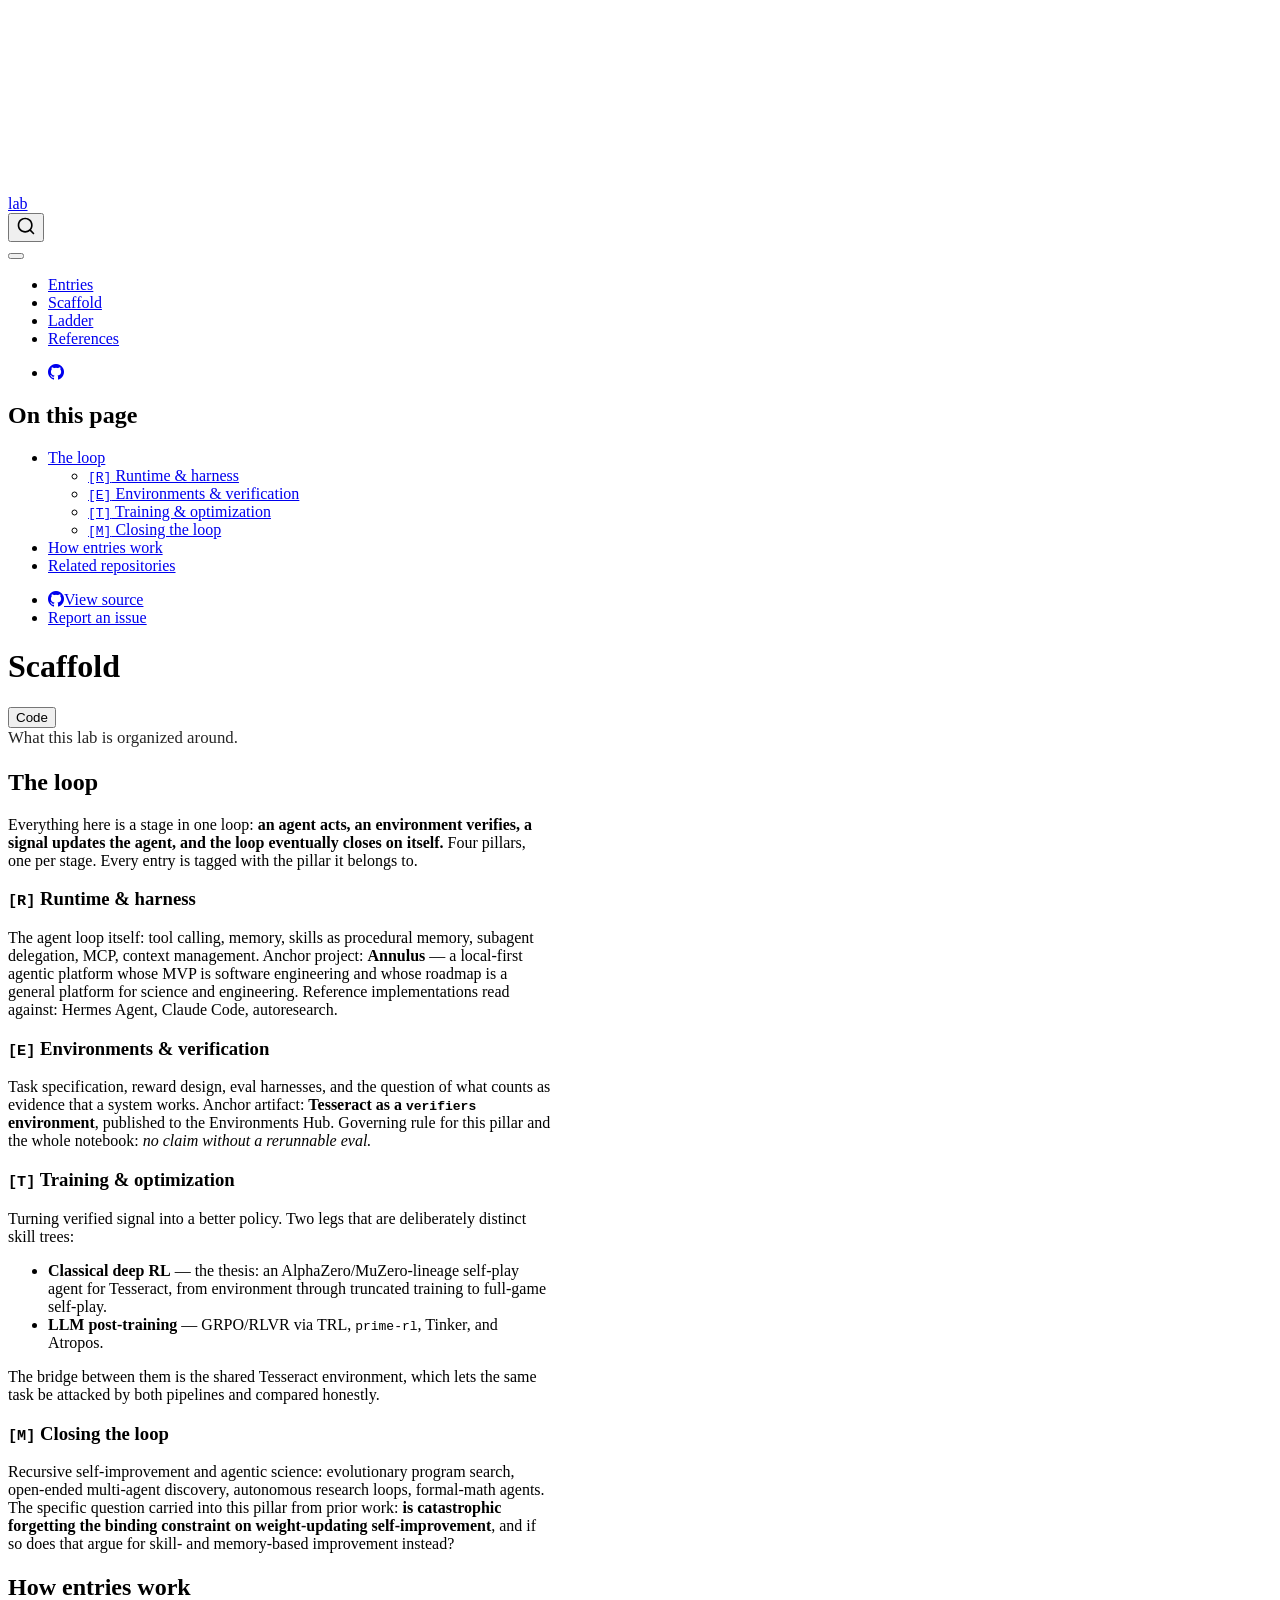
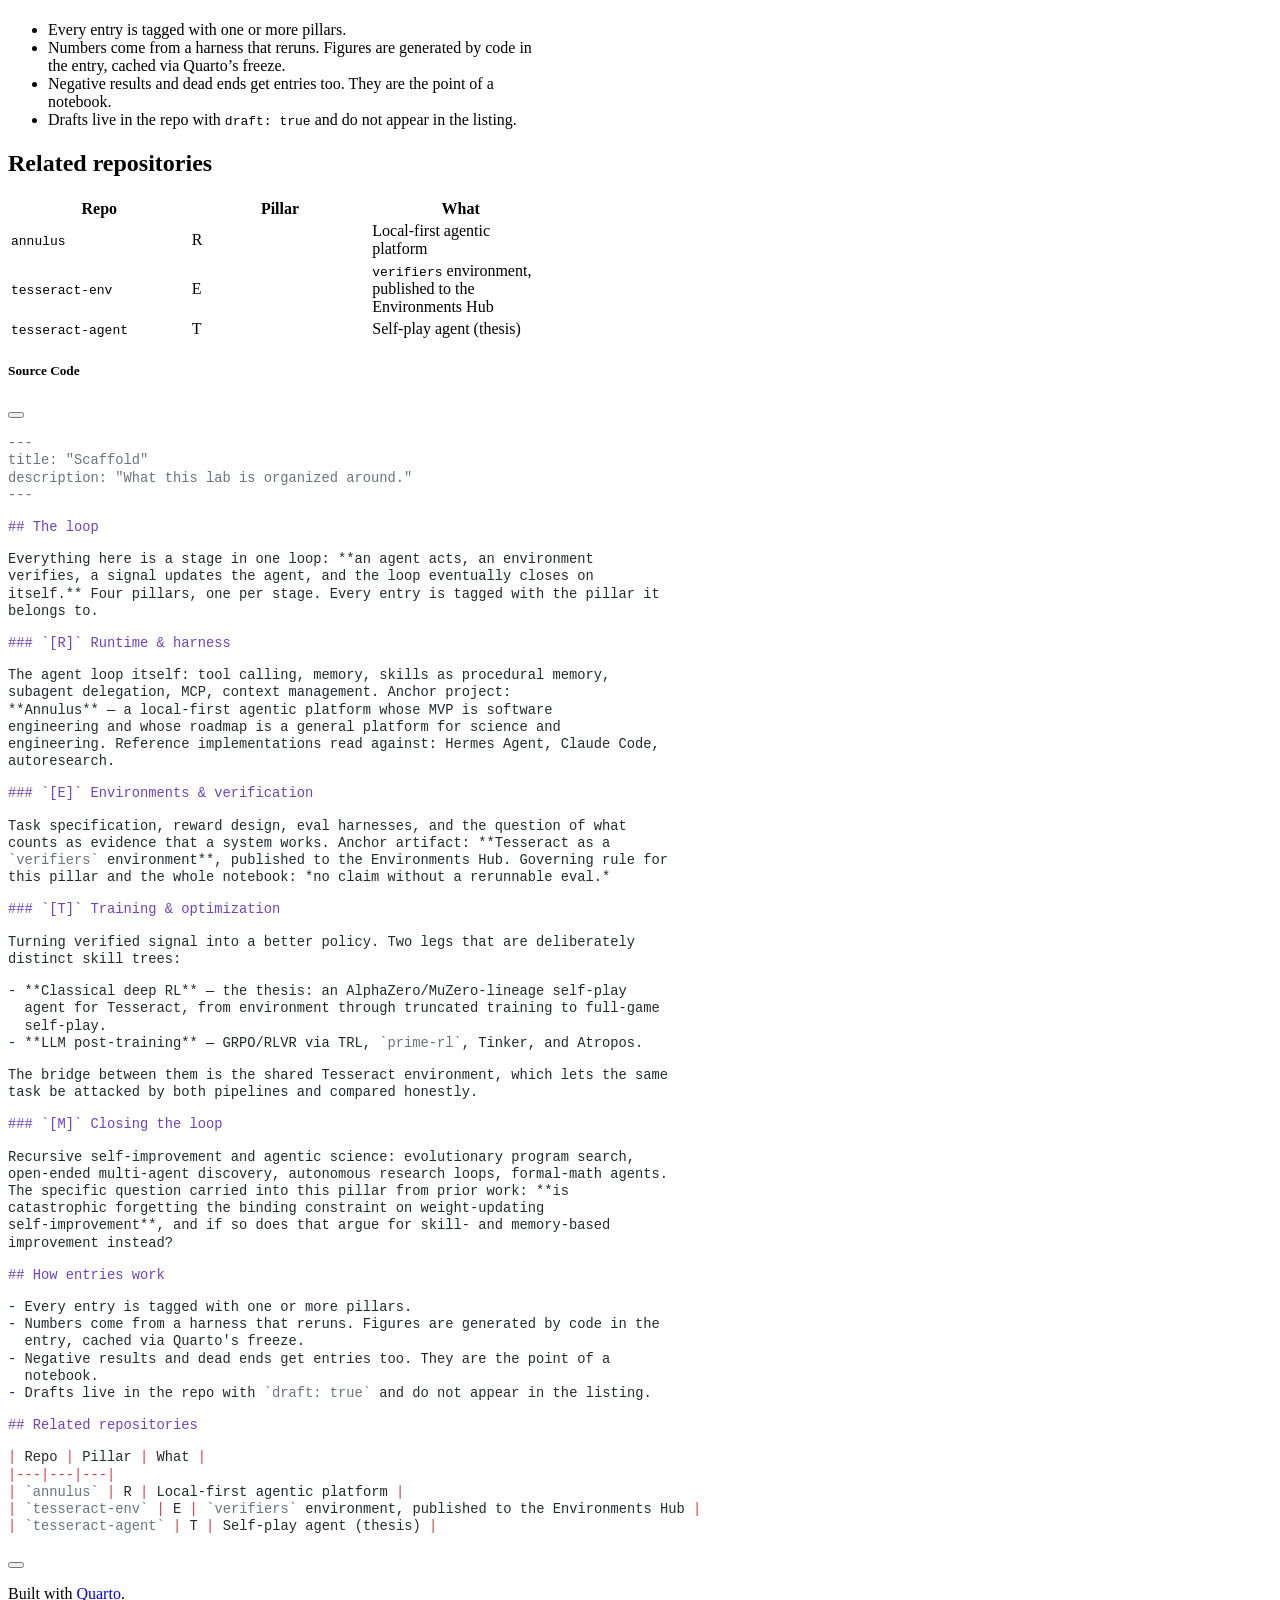
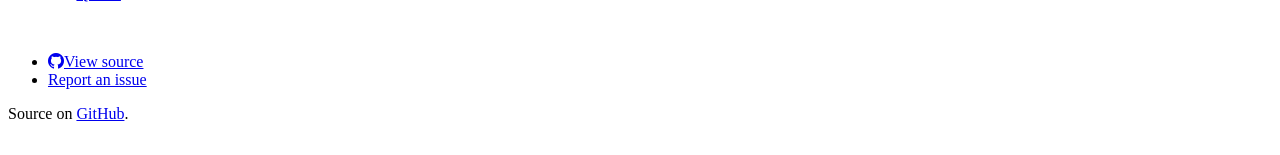
==== about.html @ e1e7bf0a "Built site for gh-pages" ====
<!DOCTYPE html>
<html xmlns="http://www.w3.org/1999/xhtml" lang="en" xml:lang="en"><head>

<meta charset="utf-8">
<meta name="generator" content="quarto-1.9.38">

<meta name="viewport" content="width=device-width, initial-scale=1.0, user-scalable=yes">

<meta name="description" content="What this lab is organized around.">

<title>Scaffold – lab</title>
<style>
/* Default styles provided by pandoc.
** See https://pandoc.org/MANUAL.html#variables-for-html for config info.
*/
code{white-space: pre-wrap;}
span.smallcaps{font-variant: small-caps;}
div.columns{display: flex; gap: min(4vw, 1.5em);}
div.column{flex: auto; overflow-x: auto;}
div.hanging-indent{margin-left: 1.5em; text-indent: -1.5em;}
ul.task-list{list-style: none;}
ul.task-list li input[type="checkbox"] {
  width: 0.8em;
  margin: 0 0.8em 0.2em -1em; /* quarto-specific, see https://github.com/quarto-dev/quarto-cli/issues/4556 */ 
  vertical-align: middle;
}
/* CSS for syntax highlighting */
html { -webkit-text-size-adjust: 100%; }
pre > code.sourceCode { white-space: pre; position: relative; }
pre > code.sourceCode > span { display: inline-block; line-height: 1.25; }
pre > code.sourceCode > span:empty { height: 1.2em; }
.sourceCode { overflow: visible; }
code.sourceCode > span { color: inherit; text-decoration: inherit; }
div.sourceCode { margin: 1em 0; }
pre.sourceCode { margin: 0; }
@media screen {
div.sourceCode { overflow: auto; }
}
@media print {
pre > code.sourceCode { white-space: pre-wrap; }
pre > code.sourceCode > span { text-indent: -5em; padding-left: 5em; }
}
pre.numberSource code
  { counter-reset: source-line 0; }
pre.numberSource code > span
  { position: relative; left: -4em; counter-increment: source-line; }
pre.numberSource code > span > a:first-child::before
  { content: counter(source-line);
    position: relative; left: -1em; text-align: right; vertical-align: baseline;
    border: none; display: inline-block;
    -webkit-touch-callout: none; -webkit-user-select: none;
    -khtml-user-select: none; -moz-user-select: none;
    -ms-user-select: none; user-select: none;
    padding: 0 4px; width: 4em;
  }
pre.numberSource { margin-left: 3em;  padding-left: 4px; }
div.sourceCode
  {   }
@media screen {
pre > code.sourceCode > span > a:first-child::before { text-decoration: underline; }
}
</style>


<script src="site_libs/quarto-nav/quarto-nav.js"></script>
<script src="site_libs/quarto-nav/headroom.min.js"></script>
<script src="site_libs/clipboard/clipboard.min.js"></script>
<script src="site_libs/quarto-search/autocomplete.umd.js"></script>
<script src="site_libs/quarto-search/fuse.min.js"></script>
<script src="site_libs/quarto-search/quarto-search.js"></script>
<meta name="quarto:offset" content="./">
<script src="site_libs/quarto-html/quarto.js" type="module"></script>
<script src="site_libs/quarto-html/tabsets/tabsets.js" type="module"></script>
<script src="site_libs/quarto-html/popper.min.js"></script>
<script src="site_libs/quarto-html/tippy.umd.min.js"></script>
<script src="site_libs/quarto-html/anchor.min.js"></script>
<link href="site_libs/quarto-html/tippy.css" rel="stylesheet">
<link href="site_libs/quarto-html/quarto-syntax-highlighting-de63f62b328812d8e578a4d74e282472.css" rel="stylesheet" class="quarto-color-scheme" id="quarto-text-highlighting-styles">
<link href="site_libs/quarto-html/quarto-syntax-highlighting-dark-6b6957c917596b414ec0b78690761e87.css" rel="stylesheet" class="quarto-color-scheme quarto-color-alternate" id="quarto-text-highlighting-styles">
<link href="site_libs/quarto-html/quarto-syntax-highlighting-de63f62b328812d8e578a4d74e282472.css" rel="stylesheet" class="quarto-color-scheme-extra" id="quarto-text-highlighting-styles">
<script src="site_libs/bootstrap/bootstrap.min.js"></script>
<link href="site_libs/bootstrap/bootstrap-icons.css" rel="stylesheet">
<link href="site_libs/bootstrap/bootstrap-09bcd2438ddda8166a810b4ec224e0a2.min.css" rel="stylesheet" append-hash="true" class="quarto-color-scheme" id="quarto-bootstrap" data-mode="light">
<link href="site_libs/bootstrap/bootstrap-dark-4ee3db49c2535a8f187f0d04f590a1ac.min.css" rel="stylesheet" append-hash="true" class="quarto-color-scheme quarto-color-alternate" id="quarto-bootstrap" data-mode="dark">
<link href="site_libs/bootstrap/bootstrap-09bcd2438ddda8166a810b4ec224e0a2.min.css" rel="stylesheet" append-hash="true" class="quarto-color-scheme-extra" id="quarto-bootstrap" data-mode="light">
<script id="quarto-search-options" type="application/json">{
  "location": "navbar",
  "copy-button": false,
  "collapse-after": 3,
  "panel-placement": "end",
  "type": "overlay",
  "limit": 50,
  "keyboard-shortcut": [
    "f",
    "/",
    "s"
  ],
  "show-item-context": false,
  "language": {
    "search-no-results-text": "No results",
    "search-matching-documents-text": "matching documents",
    "search-copy-link-title": "Copy link to search",
    "search-hide-matches-text": "Hide additional matches",
    "search-more-match-text": "more match in this document",
    "search-more-matches-text": "more matches in this document",
    "search-clear-button-title": "Clear",
    "search-text-placeholder": "",
    "search-detached-cancel-button-title": "Cancel",
    "search-submit-button-title": "Submit",
    "search-label": "Search"
  }
}</script>


<link rel="stylesheet" href="styles.css">
<meta property="og:title" content="Scaffold – lab">
<meta property="og:description" content="What this lab is organized around.">
<meta property="og:site_name" content="lab">
<meta name="twitter:title" content="Scaffold – lab">
<meta name="twitter:description" content="What this lab is organized around.">
<meta name="twitter:card" content="summary">
</head>

<body class="nav-fixed quarto-light"><script id="quarto-html-before-body" type="application/javascript">
    const toggleBodyColorMode = (bsSheetEl) => {
      const mode = bsSheetEl.getAttribute("data-mode");
      const bodyEl = window.document.querySelector("body");
      if (mode === "dark") {
        bodyEl.classList.add("quarto-dark");
        bodyEl.classList.remove("quarto-light");
      } else {
        bodyEl.classList.add("quarto-light");
        bodyEl.classList.remove("quarto-dark");
      }
    }
    const toggleBodyColorPrimary = () => {
      const bsSheetEl = window.document.querySelector("link#quarto-bootstrap:not([rel=disabled-stylesheet])");
      if (bsSheetEl) {
        toggleBodyColorMode(bsSheetEl);
      }
    }
    const setColorSchemeToggle = (alternate) => {
      const toggles = window.document.querySelectorAll('.quarto-color-scheme-toggle');
      for (let i=0; i < toggles.length; i++) {
        const toggle = toggles[i];
        if (toggle) {
          if (alternate) {
            toggle.classList.add("alternate");
          } else {
            toggle.classList.remove("alternate");
          }
        }
      }
    };
    const toggleColorMode = (alternate) => {
      // Switch the stylesheets
      const primaryStylesheets = window.document.querySelectorAll('link.quarto-color-scheme:not(.quarto-color-alternate)');
      const alternateStylesheets = window.document.querySelectorAll('link.quarto-color-scheme.quarto-color-alternate');
      manageTransitions('#quarto-margin-sidebar .nav-link', false);
      if (alternate) {
        // note: dark is layered on light, we don't disable primary!
        enableStylesheet(alternateStylesheets);
        for (const sheetNode of alternateStylesheets) {
          if (sheetNode.id === "quarto-bootstrap") {
            toggleBodyColorMode(sheetNode);
          }
        }
      } else {
        disableStylesheet(alternateStylesheets);
        enableStylesheet(primaryStylesheets)
        toggleBodyColorPrimary();
      }
      manageTransitions('#quarto-margin-sidebar .nav-link', true);
      // Switch the toggles
      setColorSchemeToggle(alternate)
      // Hack to workaround the fact that safari doesn't
      // properly recolor the scrollbar when toggling (#1455)
      if (navigator.userAgent.indexOf('Safari') > 0 && navigator.userAgent.indexOf('Chrome') == -1) {
        manageTransitions("body", false);
        window.scrollTo(0, 1);
        setTimeout(() => {
          window.scrollTo(0, 0);
          manageTransitions("body", true);
        }, 40);
      }
    }
    const disableStylesheet = (stylesheets) => {
      for (let i=0; i < stylesheets.length; i++) {
        const stylesheet = stylesheets[i];
        stylesheet.rel = 'disabled-stylesheet';
      }
    }
    const enableStylesheet = (stylesheets) => {
      for (let i=0; i < stylesheets.length; i++) {
        const stylesheet = stylesheets[i];
        if(stylesheet.rel !== 'stylesheet') { // for Chrome, which will still FOUC without this check
          stylesheet.rel = 'stylesheet';
        }
      }
    }
    const manageTransitions = (selector, allowTransitions) => {
      const els = window.document.querySelectorAll(selector);
      for (let i=0; i < els.length; i++) {
        const el = els[i];
        if (allowTransitions) {
          el.classList.remove('notransition');
        } else {
          el.classList.add('notransition');
        }
      }
    }
    const isFileUrl = () => {
      return window.location.protocol === 'file:';
    }
    const hasAlternateSentinel = () => {
      let styleSentinel = getColorSchemeSentinel();
      if (styleSentinel !== null) {
        return styleSentinel === "alternate";
      } else {
        return false;
      }
    }
    const setStyleSentinel = (alternate) => {
      const value = alternate ? "alternate" : "default";
      if (!isFileUrl()) {
        window.localStorage.setItem("quarto-color-scheme", value);
      } else {
        localAlternateSentinel = value;
      }
    }
    const getColorSchemeSentinel = () => {
      if (!isFileUrl()) {
        const storageValue = window.localStorage.getItem("quarto-color-scheme");
        return storageValue != null ? storageValue : localAlternateSentinel;
      } else {
        return localAlternateSentinel;
      }
    }
    const toggleGiscusIfUsed = (isAlternate, darkModeDefault) => {
      const baseTheme = document.querySelector('#giscus-base-theme')?.value ?? 'light';
      const alternateTheme = document.querySelector('#giscus-alt-theme')?.value ?? 'dark';
      let newTheme = '';
      if(authorPrefersDark) {
        newTheme = isAlternate ? baseTheme : alternateTheme;
      } else {
        newTheme = isAlternate ? alternateTheme : baseTheme;
      }
      const changeGiscusTheme = () => {
        // From: https://github.com/giscus/giscus/issues/336
        const sendMessage = (message) => {
          const iframe = document.querySelector('iframe.giscus-frame');
          if (!iframe) return;
          iframe.contentWindow.postMessage({ giscus: message }, 'https://giscus.app');
        }
        sendMessage({
          setConfig: {
            theme: newTheme
          }
        });
      }
      const isGiscussLoaded = window.document.querySelector('iframe.giscus-frame') !== null;
      if (isGiscussLoaded) {
        changeGiscusTheme();
      }
    };
    const authorPrefersDark = false;
    const darkModeDefault = authorPrefersDark;
      document.querySelector('link#quarto-text-highlighting-styles.quarto-color-scheme-extra').rel = 'disabled-stylesheet';
      document.querySelector('link#quarto-bootstrap.quarto-color-scheme-extra').rel = 'disabled-stylesheet';
    let localAlternateSentinel = darkModeDefault ? 'alternate' : 'default';
    // Dark / light mode switch
    window.quartoToggleColorScheme = () => {
      // Read the current dark / light value
      let toAlternate = !hasAlternateSentinel();
      toggleColorMode(toAlternate);
      setStyleSentinel(toAlternate);
      toggleGiscusIfUsed(toAlternate, darkModeDefault);
      window.dispatchEvent(new Event('resize'));
    };
    // Switch to dark mode if need be
    if (hasAlternateSentinel()) {
      toggleColorMode(true);
    } else {
      toggleColorMode(false);
    }
  </script>

<div id="quarto-search-results"></div>
  <header id="quarto-header" class="headroom fixed-top">
    <nav class="navbar navbar-expand-lg " data-bs-theme="dark">
      <div class="navbar-container container-fluid">
      <div class="navbar-brand-container mx-auto">
    <a class="navbar-brand" href="./index.html">
    <span class="navbar-title">lab</span>
    </a>
  </div>
            <div id="quarto-search" class="" title="Search"></div>
          <button class="navbar-toggler" type="button" data-bs-toggle="collapse" data-bs-target="#navbarCollapse" aria-controls="navbarCollapse" role="menu" aria-expanded="false" aria-label="Toggle navigation" onclick="if (window.quartoToggleHeadroom) { window.quartoToggleHeadroom(); }">
  <span class="navbar-toggler-icon"></span>
</button>
          <div class="collapse navbar-collapse" id="navbarCollapse">
            <ul class="navbar-nav navbar-nav-scroll me-auto">
  <li class="nav-item">
    <a class="nav-link" href="./index.html"> 
<span class="menu-text">Entries</span></a>
  </li>  
  <li class="nav-item">
    <a class="nav-link active" href="./about.html" aria-current="page"> 
<span class="menu-text">Scaffold</span></a>
  </li>  
  <li class="nav-item">
    <a class="nav-link" href="./ladder.html"> 
<span class="menu-text">Ladder</span></a>
  </li>  
  <li class="nav-item">
    <a class="nav-link" href="./references.html"> 
<span class="menu-text">References</span></a>
  </li>  
</ul>
            <ul class="navbar-nav navbar-nav-scroll ms-auto">
  <li class="nav-item compact">
    <a class="nav-link" href="https://github.com/johngrahamreynolds"> <i class="bi bi-github" role="img" aria-label="GitHub">
</i> 
<span class="menu-text"></span></a>
  </li>  
</ul>
          </div> <!-- /navcollapse -->
            <div class="quarto-navbar-tools">
  <a href="" class="quarto-color-scheme-toggle quarto-navigation-tool  px-1" onclick="window.quartoToggleColorScheme(); return false;" title="Toggle dark mode"><i class="bi"></i></a>
</div>
      </div> <!-- /container-fluid -->
    </nav>
</header>
<!-- content -->
<div id="quarto-content" class="quarto-container page-columns page-rows-contents page-layout-article page-navbar">
<!-- sidebar -->
<!-- margin-sidebar -->
    <div id="quarto-margin-sidebar" class="sidebar margin-sidebar">
        <nav id="TOC" role="doc-toc" class="toc-active">
    <h2 id="toc-title">On this page</h2>
   
  <ul>
  <li><a href="#the-loop" id="toc-the-loop" class="nav-link active" data-scroll-target="#the-loop">The loop</a>
  <ul class="collapse">
  <li><a href="#r-runtime-harness" id="toc-r-runtime-harness" class="nav-link" data-scroll-target="#r-runtime-harness"><code>[R]</code> Runtime &amp; harness</a></li>
  <li><a href="#e-environments-verification" id="toc-e-environments-verification" class="nav-link" data-scroll-target="#e-environments-verification"><code>[E]</code> Environments &amp; verification</a></li>
  <li><a href="#t-training-optimization" id="toc-t-training-optimization" class="nav-link" data-scroll-target="#t-training-optimization"><code>[T]</code> Training &amp; optimization</a></li>
  <li><a href="#m-closing-the-loop" id="toc-m-closing-the-loop" class="nav-link" data-scroll-target="#m-closing-the-loop"><code>[M]</code> Closing the loop</a></li>
  </ul></li>
  <li><a href="#how-entries-work" id="toc-how-entries-work" class="nav-link" data-scroll-target="#how-entries-work">How entries work</a></li>
  <li><a href="#related-repositories" id="toc-related-repositories" class="nav-link" data-scroll-target="#related-repositories">Related repositories</a></li>
  </ul>
<div class="toc-actions"><ul><li><a href="https://github.com/johngrahamreynolds/lab/blob/main/about.qmd" class="toc-action"><i class="bi bi-github"></i>View source</a></li><li><a href="https://github.com/johngrahamreynolds/lab/issues/new" class="toc-action"><i class="bi empty"></i>Report an issue</a></li></ul></div></nav>
    </div>
<!-- main -->
<main class="content" id="quarto-document-content">


<header id="title-block-header" class="quarto-title-block default">
<div class="quarto-title">
<div class="quarto-title-block"><div><h1 class="title">Scaffold</h1><button type="button" class="btn code-tools-button" id="quarto-code-tools-source"><i class="bi"></i> Code</button></div></div>
</div>

<div>
  <div class="description">
    What this lab is organized around.
  </div>
</div>


<div class="quarto-title-meta">

    
  
    
  </div>
  


</header>


<section id="the-loop" class="level2">
<h2 class="anchored" data-anchor-id="the-loop">The loop</h2>
<p>Everything here is a stage in one loop: <strong>an agent acts, an environment verifies, a signal updates the agent, and the loop eventually closes on itself.</strong> Four pillars, one per stage. Every entry is tagged with the pillar it belongs to.</p>
<section id="r-runtime-harness" class="level3">
<h3 class="anchored" data-anchor-id="r-runtime-harness"><code>[R]</code> Runtime &amp; harness</h3>
<p>The agent loop itself: tool calling, memory, skills as procedural memory, subagent delegation, MCP, context management. Anchor project: <strong>Annulus</strong> — a local-first agentic platform whose MVP is software engineering and whose roadmap is a general platform for science and engineering. Reference implementations read against: Hermes Agent, Claude Code, autoresearch.</p>
</section>
<section id="e-environments-verification" class="level3">
<h3 class="anchored" data-anchor-id="e-environments-verification"><code>[E]</code> Environments &amp; verification</h3>
<p>Task specification, reward design, eval harnesses, and the question of what counts as evidence that a system works. Anchor artifact: <strong>Tesseract as a <code>verifiers</code> environment</strong>, published to the Environments Hub. Governing rule for this pillar and the whole notebook: <em>no claim without a rerunnable eval.</em></p>
</section>
<section id="t-training-optimization" class="level3">
<h3 class="anchored" data-anchor-id="t-training-optimization"><code>[T]</code> Training &amp; optimization</h3>
<p>Turning verified signal into a better policy. Two legs that are deliberately distinct skill trees:</p>
<ul>
<li><strong>Classical deep RL</strong> — the thesis: an AlphaZero/MuZero-lineage self-play agent for Tesseract, from environment through truncated training to full-game self-play.</li>
<li><strong>LLM post-training</strong> — GRPO/RLVR via TRL, <code>prime-rl</code>, Tinker, and Atropos.</li>
</ul>
<p>The bridge between them is the shared Tesseract environment, which lets the same task be attacked by both pipelines and compared honestly.</p>
</section>
<section id="m-closing-the-loop" class="level3">
<h3 class="anchored" data-anchor-id="m-closing-the-loop"><code>[M]</code> Closing the loop</h3>
<p>Recursive self-improvement and agentic science: evolutionary program search, open-ended multi-agent discovery, autonomous research loops, formal-math agents. The specific question carried into this pillar from prior work: <strong>is catastrophic forgetting the binding constraint on weight-updating self-improvement</strong>, and if so does that argue for skill- and memory-based improvement instead?</p>
</section>
</section>
<section id="how-entries-work" class="level2">
<h2 class="anchored" data-anchor-id="how-entries-work">How entries work</h2>
<ul>
<li>Every entry is tagged with one or more pillars.</li>
<li>Numbers come from a harness that reruns. Figures are generated by code in the entry, cached via Quarto’s freeze.</li>
<li>Negative results and dead ends get entries too. They are the point of a notebook.</li>
<li>Drafts live in the repo with <code>draft: true</code> and do not appear in the listing.</li>
</ul>
</section>
<section id="related-repositories" class="level2">
<h2 class="anchored" data-anchor-id="related-repositories">Related repositories</h2>
<table class="caption-top table">
<colgroup>
<col style="width: 33%">
<col style="width: 33%">
<col style="width: 33%">
</colgroup>
<thead>
<tr class="header">
<th>Repo</th>
<th>Pillar</th>
<th>What</th>
</tr>
</thead>
<tbody>
<tr class="odd">
<td><code>annulus</code></td>
<td>R</td>
<td>Local-first agentic platform</td>
</tr>
<tr class="even">
<td><code>tesseract-env</code></td>
<td>E</td>
<td><code>verifiers</code> environment, published to the Environments Hub</td>
</tr>
<tr class="odd">
<td><code>tesseract-agent</code></td>
<td>T</td>
<td>Self-play agent (thesis)</td>
</tr>
</tbody>
</table>


<!-- -->

</section>

</main> <!-- /main -->
<script id="quarto-html-after-body" type="application/javascript">
  window.document.addEventListener("DOMContentLoaded", function (event) {
    // Ensure there is a toggle, if there isn't float one in the top right
    if (window.document.querySelector('.quarto-color-scheme-toggle') === null) {
      const a = window.document.createElement('a');
      a.classList.add('top-right');
      a.classList.add('quarto-color-scheme-toggle');
      a.href = "";
      a.onclick = function() { try { window.quartoToggleColorScheme(); } catch {} return false; };
      const i = window.document.createElement("i");
      i.classList.add('bi');
      a.appendChild(i);
      window.document.body.appendChild(a);
    }
    setColorSchemeToggle(hasAlternateSentinel())
    const icon = "";
    const anchorJS = new window.AnchorJS();
    anchorJS.options = {
      placement: 'right',
      icon: icon
    };
    anchorJS.add('.anchored');
    const isCodeAnnotation = (el) => {
      for (const clz of el.classList) {
        if (clz.startsWith('code-annotation-')) {                     
          return true;
        }
      }
      return false;
    }
    const onCopySuccess = function(e) {
      // button target
      const button = e.trigger;
      // don't keep focus
      button.blur();
      // flash "checked"
      button.classList.add('code-copy-button-checked');
      var currentTitle = button.getAttribute("title");
      button.setAttribute("title", "Copied!");
      let tooltip;
      if (window.bootstrap) {
        button.setAttribute("data-bs-toggle", "tooltip");
        button.setAttribute("data-bs-placement", "left");
        button.setAttribute("data-bs-title", "Copied!");
        tooltip = new bootstrap.Tooltip(button, 
          { trigger: "manual", 
            customClass: "code-copy-button-tooltip",
            offset: [0, -8]});
        tooltip.show();    
      }
      setTimeout(function() {
        if (tooltip) {
          tooltip.hide();
          button.removeAttribute("data-bs-title");
          button.removeAttribute("data-bs-toggle");
          button.removeAttribute("data-bs-placement");
        }
        button.setAttribute("title", currentTitle);
        button.classList.remove('code-copy-button-checked');
      }, 1000);
      // clear code selection
      e.clearSelection();
    }
    const getTextToCopy = function(trigger) {
      const outerScaffold = trigger.parentElement.cloneNode(true);
      const codeEl = outerScaffold.querySelector('code');
      for (const childEl of codeEl.children) {
        if (isCodeAnnotation(childEl)) {
          childEl.remove();
        }
      }
      return codeEl.innerText;
    }
    const clipboard = new window.ClipboardJS('.code-copy-button:not([data-in-quarto-modal])', {
      text: getTextToCopy
    });
    clipboard.on('success', onCopySuccess);
    if (window.document.getElementById('quarto-embedded-source-code-modal')) {
      const clipboardModal = new window.ClipboardJS('.code-copy-button[data-in-quarto-modal]', {
        text: getTextToCopy,
        container: window.document.getElementById('quarto-embedded-source-code-modal')
      });
      clipboardModal.on('success', onCopySuccess);
    }
    const viewSource = window.document.getElementById('quarto-view-source') ||
                       window.document.getElementById('quarto-code-tools-source');
    if (viewSource) {
      const sourceUrl = viewSource.getAttribute("data-quarto-source-url");
      viewSource.addEventListener("click", function(e) {
        if (sourceUrl) {
          // rstudio viewer pane
          if (/\bcapabilities=\b/.test(window.location)) {
            window.open(sourceUrl);
          } else {
            window.location.href = sourceUrl;
          }
        } else {
          const modal = new bootstrap.Modal(document.getElementById('quarto-embedded-source-code-modal'));
          modal.show();
        }
        return false;
      });
    }
    function toggleCodeHandler(show) {
      return function(e) {
        const detailsSrc = window.document.querySelectorAll(".cell > details > .sourceCode");
        for (let i=0; i<detailsSrc.length; i++) {
          const details = detailsSrc[i].parentElement;
          if (show) {
            details.open = true;
          } else {
            details.removeAttribute("open");
          }
        }
        const cellCodeDivs = window.document.querySelectorAll(".cell > .sourceCode");
        const fromCls = show ? "hidden" : "unhidden";
        const toCls = show ? "unhidden" : "hidden";
        for (let i=0; i<cellCodeDivs.length; i++) {
          const codeDiv = cellCodeDivs[i];
          if (codeDiv.classList.contains(fromCls)) {
            codeDiv.classList.remove(fromCls);
            codeDiv.classList.add(toCls);
          } 
        }
        return false;
      }
    }
    const hideAllCode = window.document.getElementById("quarto-hide-all-code");
    if (hideAllCode) {
      hideAllCode.addEventListener("click", toggleCodeHandler(false));
    }
    const showAllCode = window.document.getElementById("quarto-show-all-code");
    if (showAllCode) {
      showAllCode.addEventListener("click", toggleCodeHandler(true));
    }
      var localhostRegex = new RegExp(/^(?:http|https):\/\/localhost\:?[0-9]*\//);
      var mailtoRegex = new RegExp(/^mailto:/);
        var filterRegex = new RegExp("https:\/\/johngrahamreynolds\.github\.io\/lab");
      var isInternal = (href) => {
          return filterRegex.test(href) || localhostRegex.test(href) || mailtoRegex.test(href);
      }
      // Inspect non-navigation links and adorn them if external
     var links = window.document.querySelectorAll('a[href]:not(.nav-link):not(.navbar-brand):not(.toc-action):not(.sidebar-link):not(.sidebar-item-toggle):not(.pagination-link):not(.no-external):not([aria-hidden]):not(.dropdown-item):not(.quarto-navigation-tool):not(.about-link)');
      for (var i=0; i<links.length; i++) {
        const link = links[i];
        if (!isInternal(link.href)) {
          // undo the damage that might have been done by quarto-nav.js in the case of
          // links that we want to consider external
          if (link.dataset.originalHref !== undefined) {
            link.href = link.dataset.originalHref;
          }
            // target, if specified
            link.setAttribute("target", "_blank");
            if (link.getAttribute("rel") === null) {
              link.setAttribute("rel", "noopener");
            }
        }
      }
    function tippyHover(el, contentFn, onTriggerFn, onUntriggerFn) {
      const config = {
        allowHTML: true,
        maxWidth: 500,
        delay: 100,
        arrow: false,
        appendTo: function(el) {
            return el.parentElement;
        },
        interactive: true,
        interactiveBorder: 10,
        theme: 'quarto',
        placement: 'bottom-start',
      };
      if (contentFn) {
        config.content = contentFn;
      }
      if (onTriggerFn) {
        config.onTrigger = onTriggerFn;
      }
      if (onUntriggerFn) {
        config.onUntrigger = onUntriggerFn;
      }
      window.tippy(el, config); 
    }
    const noterefs = window.document.querySelectorAll('a[role="doc-noteref"]');
    for (var i=0; i<noterefs.length; i++) {
      const ref = noterefs[i];
      tippyHover(ref, function() {
        // use id or data attribute instead here
        let href = ref.getAttribute('data-footnote-href') || ref.getAttribute('href');
        try { href = new URL(href).hash; } catch {}
        const id = href.replace(/^#\/?/, "");
        const note = window.document.getElementById(id);
        if (note) {
          return note.innerHTML;
        } else {
          return "";
        }
      });
    }
    const xrefs = window.document.querySelectorAll('a.quarto-xref');
    const processXRef = (id, note) => {
      // Strip column container classes
      const stripColumnClz = (el) => {
        el.classList.remove("page-full", "page-columns");
        if (el.children) {
          for (const child of el.children) {
            stripColumnClz(child);
          }
        }
      }
      stripColumnClz(note)
      if (id === null || id.startsWith('sec-')) {
        // Special case sections, only their first couple elements
        const container = document.createElement("div");
        if (note.children && note.children.length > 2) {
          container.appendChild(note.children[0].cloneNode(true));
          for (let i = 1; i < note.children.length; i++) {
            const child = note.children[i];
            if (child.tagName === "P" && child.innerText === "") {
              continue;
            } else {
              container.appendChild(child.cloneNode(true));
              break;
            }
          }
          if (window.Quarto?.typesetMath) {
            window.Quarto.typesetMath(container);
          }
          return container.innerHTML
        } else {
          if (window.Quarto?.typesetMath) {
            window.Quarto.typesetMath(note);
          }
          return note.innerHTML;
        }
      } else {
        // Remove any anchor links if they are present
        const anchorLink = note.querySelector('a.anchorjs-link');
        if (anchorLink) {
          anchorLink.remove();
        }
        if (window.Quarto?.typesetMath) {
          window.Quarto.typesetMath(note);
        }
        if (note.classList.contains("callout")) {
          return note.outerHTML;
        } else {
          return note.innerHTML;
        }
      }
    }
    for (var i=0; i<xrefs.length; i++) {
      const xref = xrefs[i];
      tippyHover(xref, undefined, function(instance) {
        instance.disable();
        let url = xref.getAttribute('href');
        let hash = undefined; 
        if (url.startsWith('#')) {
          hash = url;
        } else {
          try { hash = new URL(url).hash; } catch {}
        }
        if (hash) {
          const id = hash.replace(/^#\/?/, "");
          const note = window.document.getElementById(id);
          if (note !== null) {
            try {
              const html = processXRef(id, note.cloneNode(true));
              instance.setContent(html);
            } finally {
              instance.enable();
              instance.show();
            }
          } else {
            // See if we can fetch this
            fetch(url.split('#')[0])
            .then(res => res.text())
            .then(html => {
              const parser = new DOMParser();
              const htmlDoc = parser.parseFromString(html, "text/html");
              const note = htmlDoc.getElementById(id);
              if (note !== null) {
                const html = processXRef(id, note);
                instance.setContent(html);
              } 
            }).finally(() => {
              instance.enable();
              instance.show();
            });
          }
        } else {
          // See if we can fetch a full url (with no hash to target)
          // This is a special case and we should probably do some content thinning / targeting
          fetch(url)
          .then(res => res.text())
          .then(html => {
            const parser = new DOMParser();
            const htmlDoc = parser.parseFromString(html, "text/html");
            const note = htmlDoc.querySelector('main.content');
            if (note !== null) {
              // This should only happen for chapter cross references
              // (since there is no id in the URL)
              // remove the first header
              if (note.children.length > 0 && note.children[0].tagName === "HEADER") {
                note.children[0].remove();
              }
              const html = processXRef(null, note);
              instance.setContent(html);
            } 
          }).finally(() => {
            instance.enable();
            instance.show();
          });
        }
      }, function(instance) {
      });
    }
        let selectedAnnoteEl;
        const selectorForAnnotation = ( cell, annotation) => {
          let cellAttr = 'data-code-cell="' + cell + '"';
          let lineAttr = 'data-code-annotation="' +  annotation + '"';
          const selector = 'span[' + cellAttr + '][' + lineAttr + ']';
          return selector;
        }
        const selectCodeLines = (annoteEl) => {
          const doc = window.document;
          const targetCell = annoteEl.getAttribute("data-target-cell");
          const targetAnnotation = annoteEl.getAttribute("data-target-annotation");
          const annoteSpan = window.document.querySelector(selectorForAnnotation(targetCell, targetAnnotation));
          const lines = annoteSpan.getAttribute("data-code-lines").split(",");
          const lineIds = lines.map((line) => {
            return targetCell + "-" + line;
          })
          let top = null;
          let height = null;
          let parent = null;
          if (lineIds.length > 0) {
              //compute the position of the single el (top and bottom and make a div)
              const el = window.document.getElementById(lineIds[0]);
              top = el.offsetTop;
              height = el.offsetHeight;
              parent = el.parentElement.parentElement;
            if (lineIds.length > 1) {
              const lastEl = window.document.getElementById(lineIds[lineIds.length - 1]);
              const bottom = lastEl.offsetTop + lastEl.offsetHeight;
              height = bottom - top;
            }
            if (top !== null && height !== null && parent !== null) {
              // cook up a div (if necessary) and position it 
              let div = window.document.getElementById("code-annotation-line-highlight");
              if (div === null) {
                div = window.document.createElement("div");
                div.setAttribute("id", "code-annotation-line-highlight");
                div.style.position = 'absolute';
                parent.appendChild(div);
              }
              div.style.top = top - 2 + "px";
              div.style.height = height + 4 + "px";
              div.style.left = 0;
              let gutterDiv = window.document.getElementById("code-annotation-line-highlight-gutter");
              if (gutterDiv === null) {
                gutterDiv = window.document.createElement("div");
                gutterDiv.setAttribute("id", "code-annotation-line-highlight-gutter");
                gutterDiv.style.position = 'absolute';
                const codeCell = window.document.getElementById(targetCell);
                const gutter = codeCell.querySelector('.code-annotation-gutter');
                gutter.appendChild(gutterDiv);
              }
              gutterDiv.style.top = top - 2 + "px";
              gutterDiv.style.height = height + 4 + "px";
            }
            selectedAnnoteEl = annoteEl;
          }
        };
        const unselectCodeLines = () => {
          const elementsIds = ["code-annotation-line-highlight", "code-annotation-line-highlight-gutter"];
          elementsIds.forEach((elId) => {
            const div = window.document.getElementById(elId);
            if (div) {
              div.remove();
            }
          });
          selectedAnnoteEl = undefined;
        };
          // Handle positioning of the toggle
      window.addEventListener(
        "resize",
        throttle(() => {
          elRect = undefined;
          if (selectedAnnoteEl) {
            selectCodeLines(selectedAnnoteEl);
          }
        }, 10)
      );
      function throttle(fn, ms) {
      let throttle = false;
      let timer;
        return (...args) => {
          if(!throttle) { // first call gets through
              fn.apply(this, args);
              throttle = true;
          } else { // all the others get throttled
              if(timer) clearTimeout(timer); // cancel #2
              timer = setTimeout(() => {
                fn.apply(this, args);
                timer = throttle = false;
              }, ms);
          }
        };
      }
        // Attach click handler to the DT
        const annoteDls = window.document.querySelectorAll('dt[data-target-cell]');
        for (const annoteDlNode of annoteDls) {
          annoteDlNode.addEventListener('click', (event) => {
            const clickedEl = event.target;
            if (clickedEl !== selectedAnnoteEl) {
              unselectCodeLines();
              const activeEl = window.document.querySelector('dt[data-target-cell].code-annotation-active');
              if (activeEl) {
                activeEl.classList.remove('code-annotation-active');
              }
              selectCodeLines(clickedEl);
              clickedEl.classList.add('code-annotation-active');
            } else {
              // Unselect the line
              unselectCodeLines();
              clickedEl.classList.remove('code-annotation-active');
            }
          });
        }
    const findCites = (el) => {
      const parentEl = el.parentElement;
      if (parentEl) {
        const cites = parentEl.dataset.cites;
        if (cites) {
          return {
            el,
            cites: cites.split(' ')
          };
        } else {
          return findCites(el.parentElement)
        }
      } else {
        return undefined;
      }
    };
    var bibliorefs = window.document.querySelectorAll('a[role="doc-biblioref"]');
    for (var i=0; i<bibliorefs.length; i++) {
      const ref = bibliorefs[i];
      const citeInfo = findCites(ref);
      if (citeInfo) {
        tippyHover(citeInfo.el, function() {
          var popup = window.document.createElement('div');
          citeInfo.cites.forEach(function(cite) {
            var citeDiv = window.document.createElement('div');
            citeDiv.classList.add('hanging-indent');
            citeDiv.classList.add('csl-entry');
            var biblioDiv = window.document.getElementById('ref-' + cite);
            if (biblioDiv) {
              citeDiv.innerHTML = biblioDiv.innerHTML;
            }
            popup.appendChild(citeDiv);
          });
          return popup.innerHTML;
        });
      }
    }
  });
  </script><div class="modal fade" id="quarto-embedded-source-code-modal" tabindex="-1" aria-labelledby="quarto-embedded-source-code-modal-label" aria-hidden="true"><div class="modal-dialog modal-dialog-scrollable"><div class="modal-content"><div class="modal-header"><h5 class="modal-title" id="quarto-embedded-source-code-modal-label">Source Code</h5><button class="btn-close" data-bs-dismiss="modal"></button></div><div class="modal-body"><div class="">
<div class="code-copy-outer-scaffold"><div class="sourceCode" id="cb1" data-shortcodes="false"><pre class="sourceCode markdown code-with-copy"><code class="sourceCode markdown"><span id="cb1-1"><a href="#cb1-1" aria-hidden="true" tabindex="-1"></a><span class="co">---</span></span>
<span id="cb1-2"><a href="#cb1-2" aria-hidden="true" tabindex="-1"></a><span class="an">title:</span><span class="co"> "Scaffold"</span></span>
<span id="cb1-3"><a href="#cb1-3" aria-hidden="true" tabindex="-1"></a><span class="an">description:</span><span class="co"> "What this lab is organized around."</span></span>
<span id="cb1-4"><a href="#cb1-4" aria-hidden="true" tabindex="-1"></a><span class="co">---</span></span>
<span id="cb1-5"><a href="#cb1-5" aria-hidden="true" tabindex="-1"></a></span>
<span id="cb1-6"><a href="#cb1-6" aria-hidden="true" tabindex="-1"></a><span class="fu">## The loop</span></span>
<span id="cb1-7"><a href="#cb1-7" aria-hidden="true" tabindex="-1"></a></span>
<span id="cb1-8"><a href="#cb1-8" aria-hidden="true" tabindex="-1"></a>Everything here is a stage in one loop: **an agent acts, an environment</span>
<span id="cb1-9"><a href="#cb1-9" aria-hidden="true" tabindex="-1"></a>verifies, a signal updates the agent, and the loop eventually closes on</span>
<span id="cb1-10"><a href="#cb1-10" aria-hidden="true" tabindex="-1"></a>itself.** Four pillars, one per stage. Every entry is tagged with the pillar it</span>
<span id="cb1-11"><a href="#cb1-11" aria-hidden="true" tabindex="-1"></a>belongs to.</span>
<span id="cb1-12"><a href="#cb1-12" aria-hidden="true" tabindex="-1"></a></span>
<span id="cb1-13"><a href="#cb1-13" aria-hidden="true" tabindex="-1"></a><span class="fu">### `[R]` Runtime &amp; harness</span></span>
<span id="cb1-14"><a href="#cb1-14" aria-hidden="true" tabindex="-1"></a></span>
<span id="cb1-15"><a href="#cb1-15" aria-hidden="true" tabindex="-1"></a>The agent loop itself: tool calling, memory, skills as procedural memory,</span>
<span id="cb1-16"><a href="#cb1-16" aria-hidden="true" tabindex="-1"></a>subagent delegation, MCP, context management. Anchor project:</span>
<span id="cb1-17"><a href="#cb1-17" aria-hidden="true" tabindex="-1"></a>**Annulus** — a local-first agentic platform whose MVP is software</span>
<span id="cb1-18"><a href="#cb1-18" aria-hidden="true" tabindex="-1"></a>engineering and whose roadmap is a general platform for science and</span>
<span id="cb1-19"><a href="#cb1-19" aria-hidden="true" tabindex="-1"></a>engineering. Reference implementations read against: Hermes Agent, Claude Code,</span>
<span id="cb1-20"><a href="#cb1-20" aria-hidden="true" tabindex="-1"></a>autoresearch.</span>
<span id="cb1-21"><a href="#cb1-21" aria-hidden="true" tabindex="-1"></a></span>
<span id="cb1-22"><a href="#cb1-22" aria-hidden="true" tabindex="-1"></a><span class="fu">### `[E]` Environments &amp; verification</span></span>
<span id="cb1-23"><a href="#cb1-23" aria-hidden="true" tabindex="-1"></a></span>
<span id="cb1-24"><a href="#cb1-24" aria-hidden="true" tabindex="-1"></a>Task specification, reward design, eval harnesses, and the question of what</span>
<span id="cb1-25"><a href="#cb1-25" aria-hidden="true" tabindex="-1"></a>counts as evidence that a system works. Anchor artifact: **Tesseract as a</span>
<span id="cb1-26"><a href="#cb1-26" aria-hidden="true" tabindex="-1"></a><span class="in">`verifiers`</span> environment**, published to the Environments Hub. Governing rule for</span>
<span id="cb1-27"><a href="#cb1-27" aria-hidden="true" tabindex="-1"></a>this pillar and the whole notebook: *no claim without a rerunnable eval.*</span>
<span id="cb1-28"><a href="#cb1-28" aria-hidden="true" tabindex="-1"></a></span>
<span id="cb1-29"><a href="#cb1-29" aria-hidden="true" tabindex="-1"></a><span class="fu">### `[T]` Training &amp; optimization</span></span>
<span id="cb1-30"><a href="#cb1-30" aria-hidden="true" tabindex="-1"></a></span>
<span id="cb1-31"><a href="#cb1-31" aria-hidden="true" tabindex="-1"></a>Turning verified signal into a better policy. Two legs that are deliberately</span>
<span id="cb1-32"><a href="#cb1-32" aria-hidden="true" tabindex="-1"></a>distinct skill trees:</span>
<span id="cb1-33"><a href="#cb1-33" aria-hidden="true" tabindex="-1"></a></span>
<span id="cb1-34"><a href="#cb1-34" aria-hidden="true" tabindex="-1"></a><span class="ss">- </span>**Classical deep RL** — the thesis: an AlphaZero/MuZero-lineage self-play</span>
<span id="cb1-35"><a href="#cb1-35" aria-hidden="true" tabindex="-1"></a>  agent for Tesseract, from environment through truncated training to full-game</span>
<span id="cb1-36"><a href="#cb1-36" aria-hidden="true" tabindex="-1"></a>  self-play.</span>
<span id="cb1-37"><a href="#cb1-37" aria-hidden="true" tabindex="-1"></a><span class="ss">- </span>**LLM post-training** — GRPO/RLVR via TRL, <span class="in">`prime-rl`</span>, Tinker, and Atropos.</span>
<span id="cb1-38"><a href="#cb1-38" aria-hidden="true" tabindex="-1"></a></span>
<span id="cb1-39"><a href="#cb1-39" aria-hidden="true" tabindex="-1"></a>The bridge between them is the shared Tesseract environment, which lets the same</span>
<span id="cb1-40"><a href="#cb1-40" aria-hidden="true" tabindex="-1"></a>task be attacked by both pipelines and compared honestly.</span>
<span id="cb1-41"><a href="#cb1-41" aria-hidden="true" tabindex="-1"></a></span>
<span id="cb1-42"><a href="#cb1-42" aria-hidden="true" tabindex="-1"></a><span class="fu">### `[M]` Closing the loop</span></span>
<span id="cb1-43"><a href="#cb1-43" aria-hidden="true" tabindex="-1"></a></span>
<span id="cb1-44"><a href="#cb1-44" aria-hidden="true" tabindex="-1"></a>Recursive self-improvement and agentic science: evolutionary program search,</span>
<span id="cb1-45"><a href="#cb1-45" aria-hidden="true" tabindex="-1"></a>open-ended multi-agent discovery, autonomous research loops, formal-math agents.</span>
<span id="cb1-46"><a href="#cb1-46" aria-hidden="true" tabindex="-1"></a>The specific question carried into this pillar from prior work: **is</span>
<span id="cb1-47"><a href="#cb1-47" aria-hidden="true" tabindex="-1"></a>catastrophic forgetting the binding constraint on weight-updating</span>
<span id="cb1-48"><a href="#cb1-48" aria-hidden="true" tabindex="-1"></a>self-improvement**, and if so does that argue for skill- and memory-based</span>
<span id="cb1-49"><a href="#cb1-49" aria-hidden="true" tabindex="-1"></a>improvement instead?</span>
<span id="cb1-50"><a href="#cb1-50" aria-hidden="true" tabindex="-1"></a></span>
<span id="cb1-51"><a href="#cb1-51" aria-hidden="true" tabindex="-1"></a><span class="fu">## How entries work</span></span>
<span id="cb1-52"><a href="#cb1-52" aria-hidden="true" tabindex="-1"></a></span>
<span id="cb1-53"><a href="#cb1-53" aria-hidden="true" tabindex="-1"></a><span class="ss">- </span>Every entry is tagged with one or more pillars.</span>
<span id="cb1-54"><a href="#cb1-54" aria-hidden="true" tabindex="-1"></a><span class="ss">- </span>Numbers come from a harness that reruns. Figures are generated by code in the</span>
<span id="cb1-55"><a href="#cb1-55" aria-hidden="true" tabindex="-1"></a>  entry, cached via Quarto's freeze.</span>
<span id="cb1-56"><a href="#cb1-56" aria-hidden="true" tabindex="-1"></a><span class="ss">- </span>Negative results and dead ends get entries too. They are the point of a</span>
<span id="cb1-57"><a href="#cb1-57" aria-hidden="true" tabindex="-1"></a>  notebook.</span>
<span id="cb1-58"><a href="#cb1-58" aria-hidden="true" tabindex="-1"></a><span class="ss">- </span>Drafts live in the repo with <span class="in">`draft: true`</span> and do not appear in the listing.</span>
<span id="cb1-59"><a href="#cb1-59" aria-hidden="true" tabindex="-1"></a></span>
<span id="cb1-60"><a href="#cb1-60" aria-hidden="true" tabindex="-1"></a><span class="fu">## Related repositories</span></span>
<span id="cb1-61"><a href="#cb1-61" aria-hidden="true" tabindex="-1"></a></span>
<span id="cb1-62"><a href="#cb1-62" aria-hidden="true" tabindex="-1"></a><span class="pp">|</span> Repo <span class="pp">|</span> Pillar <span class="pp">|</span> What <span class="pp">|</span></span>
<span id="cb1-63"><a href="#cb1-63" aria-hidden="true" tabindex="-1"></a><span class="pp">|---|---|---|</span></span>
<span id="cb1-64"><a href="#cb1-64" aria-hidden="true" tabindex="-1"></a><span class="pp">|</span> <span class="in">`annulus`</span> <span class="pp">|</span> R <span class="pp">|</span> Local-first agentic platform <span class="pp">|</span></span>
<span id="cb1-65"><a href="#cb1-65" aria-hidden="true" tabindex="-1"></a><span class="pp">|</span> <span class="in">`tesseract-env`</span> <span class="pp">|</span> E <span class="pp">|</span> <span class="in">`verifiers`</span> environment, published to the Environments Hub <span class="pp">|</span></span>
<span id="cb1-66"><a href="#cb1-66" aria-hidden="true" tabindex="-1"></a><span class="pp">|</span> <span class="in">`tesseract-agent`</span> <span class="pp">|</span> T <span class="pp">|</span> Self-play agent (thesis) <span class="pp">|</span></span></code></pre></div><button title="Copy to Clipboard" class="code-copy-button" data-in-quarto-modal=""><i class="bi"></i></button></div>
</div></div></div></div></div>
</div> <!-- /content -->
<footer class="footer">
  <div class="nav-footer">
    <div class="nav-footer-left">
<p>Built with <a href="https://quarto.org">Quarto</a>.</p>
</div>   
    <div class="nav-footer-center">
      &nbsp;
    <div class="toc-actions d-sm-block d-md-none"><ul><li><a href="https://github.com/johngrahamreynolds/lab/blob/main/about.qmd" class="toc-action"><i class="bi bi-github"></i>View source</a></li><li><a href="https://github.com/johngrahamreynolds/lab/issues/new" class="toc-action"><i class="bi empty"></i>Report an issue</a></li></ul></div></div>
    <div class="nav-footer-right">
<p>Source on <a href="https://github.com/johngrahamreynolds/lab">GitHub</a>.</p>
</div>
  </div>
</footer>




</body></html>
---- site_libs/quarto-html/tippy.css ----
.tippy-box[data-animation=fade][data-state=hidden]{opacity:0}[data-tippy-root]{max-width:calc(100vw - 10px)}.tippy-box{position:relative;background-color:#333;color:#fff;border-radius:4px;font-size:14px;line-height:1.4;white-space:normal;outline:0;transition-property:transform,visibility,opacity}.tippy-box[data-placement^=top]>.tippy-arrow{bottom:0}.tippy-box[data-placement^=top]>.tippy-arrow:before{bottom:-7px;left:0;border-width:8px 8px 0;border-top-color:initial;transform-origin:center top}.tippy-box[data-placement^=bottom]>.tippy-arrow{top:0}.tippy-box[data-placement^=bottom]>.tippy-arrow:before{top:-7px;left:0;border-width:0 8px 8px;border-bottom-color:initial;transform-origin:center bottom}.tippy-box[data-placement^=left]>.tippy-arrow{right:0}.tippy-box[data-placement^=left]>.tippy-arrow:before{border-width:8px 0 8px 8px;border-left-color:initial;right:-7px;transform-origin:center left}.tippy-box[data-placement^=right]>.tippy-arrow{left:0}.tippy-box[data-placement^=right]>.tippy-arrow:before{left:-7px;border-width:8px 8px 8px 0;border-right-color:initial;transform-origin:center right}.tippy-box[data-inertia][data-state=visible]{transition-timing-function:cubic-bezier(.54,1.5,.38,1.11)}.tippy-arrow{width:16px;height:16px;color:#333}.tippy-arrow:before{content:"";position:absolute;border-color:transparent;border-style:solid}.tippy-content{position:relative;padding:5px 9px;z-index:1}
---- site_libs/quarto-html/quarto-syntax-highlighting-de63f62b328812d8e578a4d74e282472.css ----
/* quarto syntax highlight colors */
:root {
  --quarto-hl-al-color: #ff5555;
  --quarto-hl-an-color: #6a737d;
  --quarto-hl-at-color: #d73a49;
  --quarto-hl-bn-color: #005cc5;
  --quarto-hl-bu-color: #d73a49;
  --quarto-hl-ch-color: #032f62;
  --quarto-hl-co-color: #6a737d;
  --quarto-hl-cv-color: #6a737d;
  --quarto-hl-cn-color: #005cc5;
  --quarto-hl-cf-color: #d73a49;
  --quarto-hl-dt-color: #d73a49;
  --quarto-hl-dv-color: #005cc5;
  --quarto-hl-do-color: #6a737d;
  --quarto-hl-er-color: #ff5555;
  --quarto-hl-ex-color: #d73a49;
  --quarto-hl-fl-color: #005cc5;
  --quarto-hl-fu-color: #6f42c1;
  --quarto-hl-im-color: #032f62;
  --quarto-hl-in-color: #6a737d;
  --quarto-hl-kw-color: #d73a49;
  --quarto-hl-op-color: #24292e;
  --quarto-hl-pp-color: #d73a49;
  --quarto-hl-re-color: #6a737d;
  --quarto-hl-sc-color: #005cc5;
  --quarto-hl-ss-color: #032f62;
  --quarto-hl-st-color: #032f62;
  --quarto-hl-va-color: #e36209;
  --quarto-hl-vs-color: #032f62;
  --quarto-hl-wa-color: #ff5555;
}

/* other quarto variables */
:root {
  --quarto-font-monospace: SFMono-Regular, Menlo, Monaco, Consolas, "Liberation Mono", "Courier New", monospace;
}

/* syntax highlight based on Pandoc's rules */
pre > code.sourceCode > span {
  color: #24292e;
}

code.sourceCode > span {
  color: #24292e;
}

div.sourceCode,
div.sourceCode pre.sourceCode {
  color: #24292e;
}

/* Normal */
code span {
  color: #24292e;
}

/* Alert */
code span.al {
  font-weight: bold;
  color: #ff5555;
}

/* Annotation */
code span.an {
  color: #6a737d;
}

/* Attribute */
code span.at {
  color: #d73a49;
}

/* BaseN */
code span.bn {
  color: #005cc5;
}

/* BuiltIn */
code span.bu {
  color: #d73a49;
}

/* ControlFlow */
code span.cf {
  color: #d73a49;
}

/* Char */
code span.ch {
  color: #032f62;
}

/* Constant */
code span.cn {
  color: #005cc5;
}

/* Comment */
code span.co {
  color: #6a737d;
}

/* CommentVar */
code span.cv {
  color: #6a737d;
}

/* Documentation */
code span.do {
  color: #6a737d;
}

/* DataType */
code span.dt {
  color: #d73a49;
}

/* DecVal */
code span.dv {
  color: #005cc5;
}

/* Error */
code span.er {
  color: #ff5555;
  text-decoration: underline;
}

/* Extension */
code span.ex {
  font-weight: bold;
  color: #d73a49;
}

/* Float */
code span.fl {
  color: #005cc5;
}

/* Function */
code span.fu {
  color: #6f42c1;
}

/* Import */
code span.im {
  color: #032f62;
}

/* Information */
code span.in {
  color: #6a737d;
}

/* Keyword */
code span.kw {
  color: #d73a49;
}

/* Operator */
code span.op {
  color: #24292e;
}

/* Preprocessor */
code span.pp {
  color: #d73a49;
}

/* RegionMarker */
code span.re {
  color: #6a737d;
}

/* SpecialChar */
code span.sc {
  color: #005cc5;
}

/* SpecialString */
code span.ss {
  color: #032f62;
}

/* String */
code span.st {
  color: #032f62;
}

/* Variable */
code span.va {
  color: #e36209;
}

/* VerbatimString */
code span.vs {
  color: #032f62;
}

/* Warning */
code span.wa {
  color: #ff5555;
}

.prevent-inlining {
  content: "</";
}

/*# sourceMappingURL=e073dde7d9be180d5cbafa952671d6f8.css.map */
---- site_libs/quarto-html/quarto-syntax-highlighting-dark-6b6957c917596b414ec0b78690761e87.css ----
/* quarto syntax highlight colors */
:root {
  --quarto-hl-al-color: #ff5555;
  --quarto-hl-an-color: #6a737d;
  --quarto-hl-at-color: #f97583;
  --quarto-hl-bn-color: #79b8ff;
  --quarto-hl-bu-color: #f97583;
  --quarto-hl-ch-color: #9ecbff;
  --quarto-hl-co-color: #6a737d;
  --quarto-hl-cv-color: #6a737d;
  --quarto-hl-cn-color: #79b8ff;
  --quarto-hl-cf-color: #f97583;
  --quarto-hl-dt-color: #f97583;
  --quarto-hl-dv-color: #79b8ff;
  --quarto-hl-do-color: #6a737d;
  --quarto-hl-er-color: #ff5555;
  --quarto-hl-ex-color: #f97583;
  --quarto-hl-fl-color: #79b8ff;
  --quarto-hl-fu-color: #b392f0;
  --quarto-hl-im-color: #9ecbff;
  --quarto-hl-in-color: #6a737d;
  --quarto-hl-kw-color: #f97583;
  --quarto-hl-op-color: #e1e4e8;
  --quarto-hl-pp-color: #f97583;
  --quarto-hl-re-color: #6a737d;
  --quarto-hl-sc-color: #79b8ff;
  --quarto-hl-ss-color: #9ecbff;
  --quarto-hl-st-color: #9ecbff;
  --quarto-hl-va-color: #ffab70;
  --quarto-hl-vs-color: #9ecbff;
  --quarto-hl-wa-color: #ff5555;
}

/* other quarto variables */
:root {
  --quarto-font-monospace: SFMono-Regular, Menlo, Monaco, Consolas, "Liberation Mono", "Courier New", monospace;
}

/* syntax highlight based on Pandoc's rules */
pre > code.sourceCode > span {
  color: #e1e4e8;
}

code.sourceCode > span {
  color: #e1e4e8;
}

div.sourceCode,
div.sourceCode pre.sourceCode {
  color: #e1e4e8;
}

/* Normal */
code span {
  color: #e1e4e8;
}

/* Alert */
code span.al {
  font-weight: bold;
  color: #ff5555;
}

/* Annotation */
code span.an {
  color: #6a737d;
}

/* Attribute */
code span.at {
  color: #f97583;
}

/* BaseN */
code span.bn {
  color: #79b8ff;
}

/* BuiltIn */
code span.bu {
  color: #f97583;
}

/* ControlFlow */
code span.cf {
  color: #f97583;
}

/* Char */
code span.ch {
  color: #9ecbff;
}

/* Constant */
code span.cn {
  color: #79b8ff;
}

/* Comment */
code span.co {
  color: #6a737d;
}

/* CommentVar */
code span.cv {
  color: #6a737d;
}

/* Documentation */
code span.do {
  color: #6a737d;
}

/* DataType */
code span.dt {
  color: #f97583;
}

/* DecVal */
code span.dv {
  color: #79b8ff;
}

/* Error */
code span.er {
  color: #ff5555;
  text-decoration: underline;
}

/* Extension */
code span.ex {
  font-weight: bold;
  color: #f97583;
}

/* Float */
code span.fl {
  color: #79b8ff;
}

/* Function */
code span.fu {
  color: #b392f0;
}

/* Import */
code span.im {
  color: #9ecbff;
}

/* Information */
code span.in {
  color: #6a737d;
}

/* Keyword */
code span.kw {
  color: #f97583;
}

/* Operator */
code span.op {
  color: #e1e4e8;
}

/* Preprocessor */
code span.pp {
  color: #f97583;
}

/* RegionMarker */
code span.re {
  color: #6a737d;
}

/* SpecialChar */
code span.sc {
  color: #79b8ff;
}

/* SpecialString */
code span.ss {
  color: #9ecbff;
}

/* String */
code span.st {
  color: #9ecbff;
}

/* Variable */
code span.va {
  color: #ffab70;
}

/* VerbatimString */
code span.vs {
  color: #9ecbff;
}

/* Warning */
code span.wa {
  color: #ff5555;
}

.prevent-inlining {
  content: "</";
}

/*# sourceMappingURL=63994cfe4e031b08dc03516c8cd81578.css.map */
---- site_libs/quarto-html/quarto-syntax-highlighting-de63f62b328812d8e578a4d74e282472.css ----
/* quarto syntax highlight colors */
:root {
  --quarto-hl-al-color: #ff5555;
  --quarto-hl-an-color: #6a737d;
  --quarto-hl-at-color: #d73a49;
  --quarto-hl-bn-color: #005cc5;
  --quarto-hl-bu-color: #d73a49;
  --quarto-hl-ch-color: #032f62;
  --quarto-hl-co-color: #6a737d;
  --quarto-hl-cv-color: #6a737d;
  --quarto-hl-cn-color: #005cc5;
  --quarto-hl-cf-color: #d73a49;
  --quarto-hl-dt-color: #d73a49;
  --quarto-hl-dv-color: #005cc5;
  --quarto-hl-do-color: #6a737d;
  --quarto-hl-er-color: #ff5555;
  --quarto-hl-ex-color: #d73a49;
  --quarto-hl-fl-color: #005cc5;
  --quarto-hl-fu-color: #6f42c1;
  --quarto-hl-im-color: #032f62;
  --quarto-hl-in-color: #6a737d;
  --quarto-hl-kw-color: #d73a49;
  --quarto-hl-op-color: #24292e;
  --quarto-hl-pp-color: #d73a49;
  --quarto-hl-re-color: #6a737d;
  --quarto-hl-sc-color: #005cc5;
  --quarto-hl-ss-color: #032f62;
  --quarto-hl-st-color: #032f62;
  --quarto-hl-va-color: #e36209;
  --quarto-hl-vs-color: #032f62;
  --quarto-hl-wa-color: #ff5555;
}

/* other quarto variables */
:root {
  --quarto-font-monospace: SFMono-Regular, Menlo, Monaco, Consolas, "Liberation Mono", "Courier New", monospace;
}

/* syntax highlight based on Pandoc's rules */
pre > code.sourceCode > span {
  color: #24292e;
}

code.sourceCode > span {
  color: #24292e;
}

div.sourceCode,
div.sourceCode pre.sourceCode {
  color: #24292e;
}

/* Normal */
code span {
  color: #24292e;
}

/* Alert */
code span.al {
  font-weight: bold;
  color: #ff5555;
}

/* Annotation */
code span.an {
  color: #6a737d;
}

/* Attribute */
code span.at {
  color: #d73a49;
}

/* BaseN */
code span.bn {
  color: #005cc5;
}

/* BuiltIn */
code span.bu {
  color: #d73a49;
}

/* ControlFlow */
code span.cf {
  color: #d73a49;
}

/* Char */
code span.ch {
  color: #032f62;
}

/* Constant */
code span.cn {
  color: #005cc5;
}

/* Comment */
code span.co {
  color: #6a737d;
}

/* CommentVar */
code span.cv {
  color: #6a737d;
}

/* Documentation */
code span.do {
  color: #6a737d;
}

/* DataType */
code span.dt {
  color: #d73a49;
}

/* DecVal */
code span.dv {
  color: #005cc5;
}

/* Error */
code span.er {
  color: #ff5555;
  text-decoration: underline;
}

/* Extension */
code span.ex {
  font-weight: bold;
  color: #d73a49;
}

/* Float */
code span.fl {
  color: #005cc5;
}

/* Function */
code span.fu {
  color: #6f42c1;
}

/* Import */
code span.im {
  color: #032f62;
}

/* Information */
code span.in {
  color: #6a737d;
}

/* Keyword */
code span.kw {
  color: #d73a49;
}

/* Operator */
code span.op {
  color: #24292e;
}

/* Preprocessor */
code span.pp {
  color: #d73a49;
}

/* RegionMarker */
code span.re {
  color: #6a737d;
}

/* SpecialChar */
code span.sc {
  color: #005cc5;
}

/* SpecialString */
code span.ss {
  color: #032f62;
}

/* String */
code span.st {
  color: #032f62;
}

/* Variable */
code span.va {
  color: #e36209;
}

/* VerbatimString */
code span.vs {
  color: #032f62;
}

/* Warning */
code span.wa {
  color: #ff5555;
}

.prevent-inlining {
  content: "</";
}

/*# sourceMappingURL=e073dde7d9be180d5cbafa952671d6f8.css.map */
---- styles.css ----
/* Slightly wider measure and calmer code blocks than the theme default. */
.quarto-title-block .description { font-size: 1.05rem; opacity: 0.85; }
main { max-width: 68ch; }
.quarto-listing { max-width: none; }
pre.sourceCode { border-radius: 6px; font-size: 0.86rem; }
.callout { border-radius: 6px; }
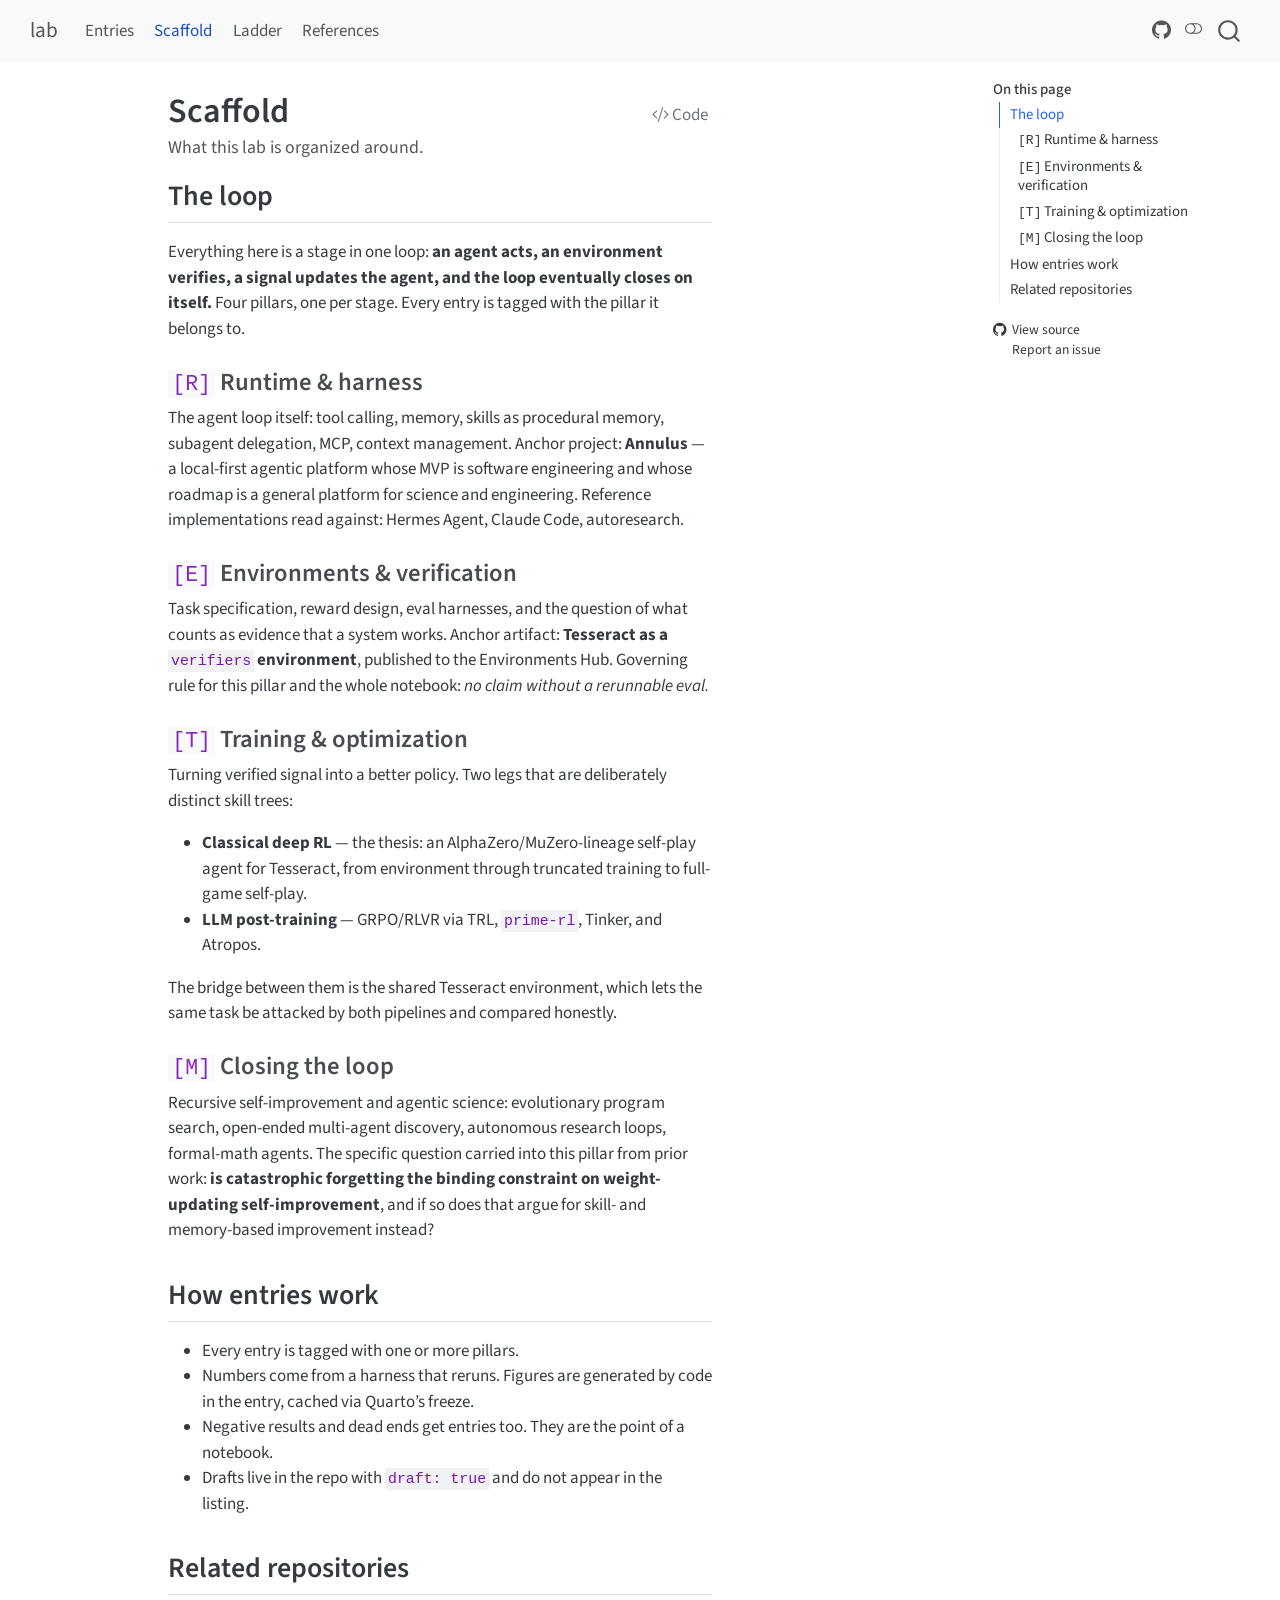
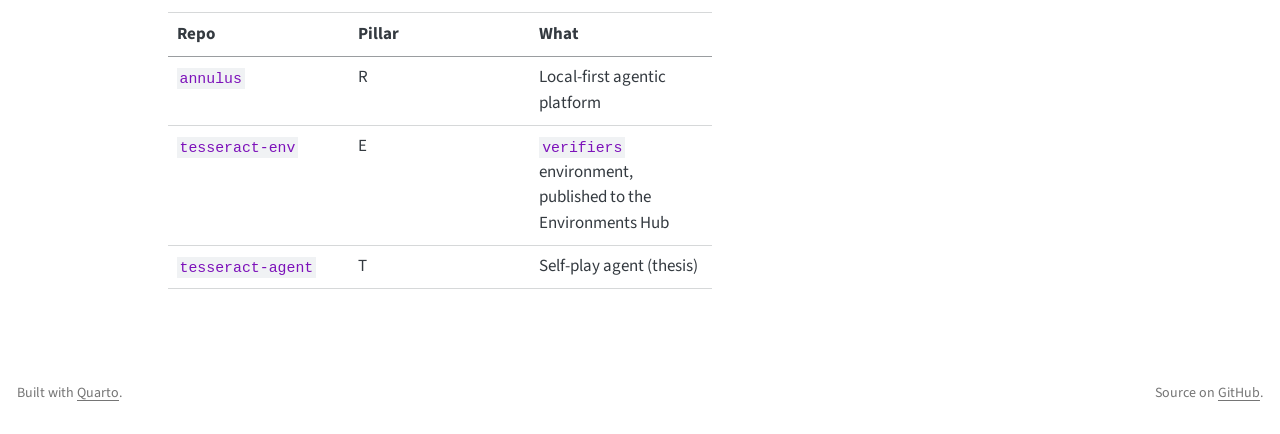
==== commit 4f94d3a6: "Built site for gh-pages" ====
--- a/about.html
+++ b/about.html
@@ -80,9 +80,9 @@
 <link href="site_libs/quarto-html/quarto-syntax-highlighting-de63f62b328812d8e578a4d74e282472.css" rel="stylesheet" class="quarto-color-scheme-extra" id="quarto-text-highlighting-styles">
 <script src="site_libs/bootstrap/bootstrap.min.js"></script>
 <link href="site_libs/bootstrap/bootstrap-icons.css" rel="stylesheet">
-<link href="site_libs/bootstrap/bootstrap-09bcd2438ddda8166a810b4ec224e0a2.min.css" rel="stylesheet" append-hash="true" class="quarto-color-scheme" id="quarto-bootstrap" data-mode="light">
-<link href="site_libs/bootstrap/bootstrap-dark-4ee3db49c2535a8f187f0d04f590a1ac.min.css" rel="stylesheet" append-hash="true" class="quarto-color-scheme quarto-color-alternate" id="quarto-bootstrap" data-mode="dark">
-<link href="site_libs/bootstrap/bootstrap-09bcd2438ddda8166a810b4ec224e0a2.min.css" rel="stylesheet" append-hash="true" class="quarto-color-scheme-extra" id="quarto-bootstrap" data-mode="light">
+<link href="site_libs/bootstrap/bootstrap-7c8f0efb2d082e8c944f415d388773fc.min.css" rel="stylesheet" append-hash="true" class="quarto-color-scheme" id="quarto-bootstrap" data-mode="light">
+<link href="site_libs/bootstrap/bootstrap-dark-fd76be33e3b631dfb9d60fb6760bf081.min.css" rel="stylesheet" append-hash="true" class="quarto-color-scheme quarto-color-alternate" id="quarto-bootstrap" data-mode="dark">
+<link href="site_libs/bootstrap/bootstrap-7c8f0efb2d082e8c944f415d388773fc.min.css" rel="stylesheet" append-hash="true" class="quarto-color-scheme-extra" id="quarto-bootstrap" data-mode="light">
 <script id="quarto-search-options" type="application/json">{
   "location": "navbar",
   "copy-button": false,
